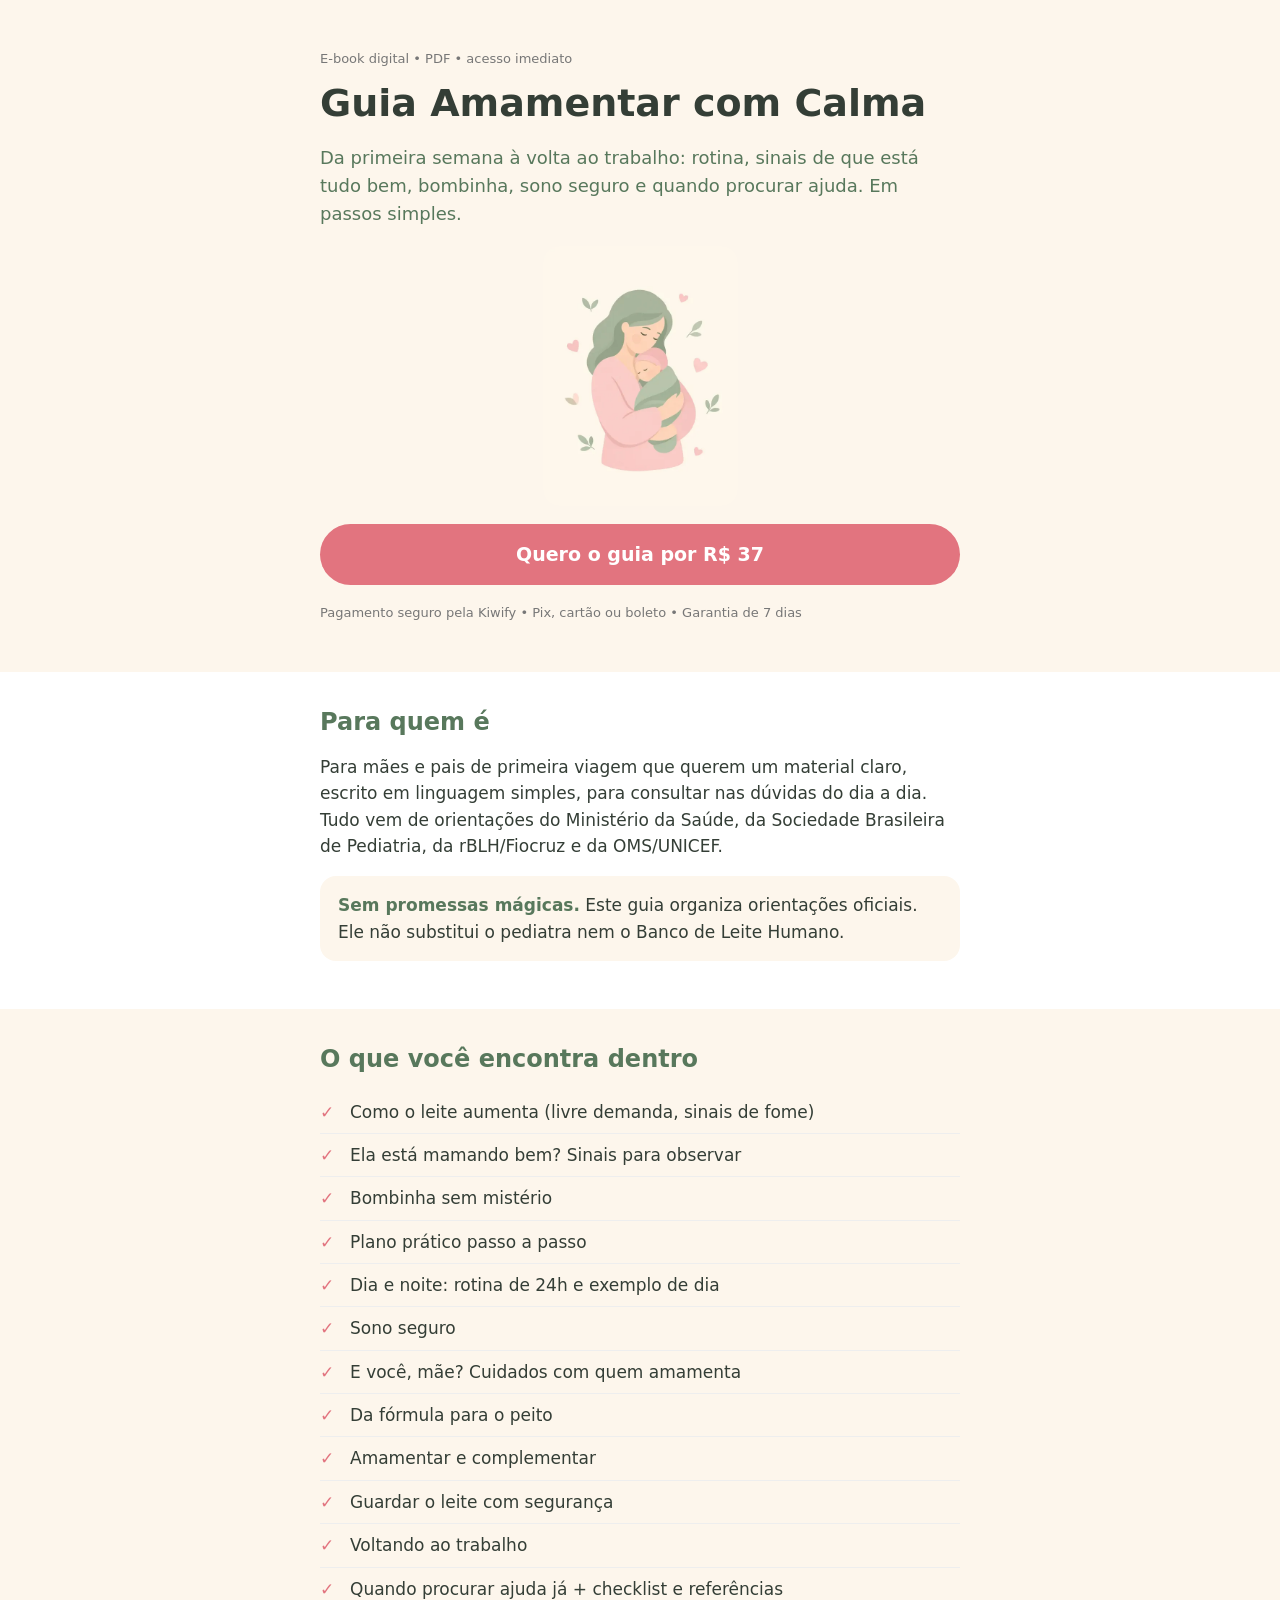
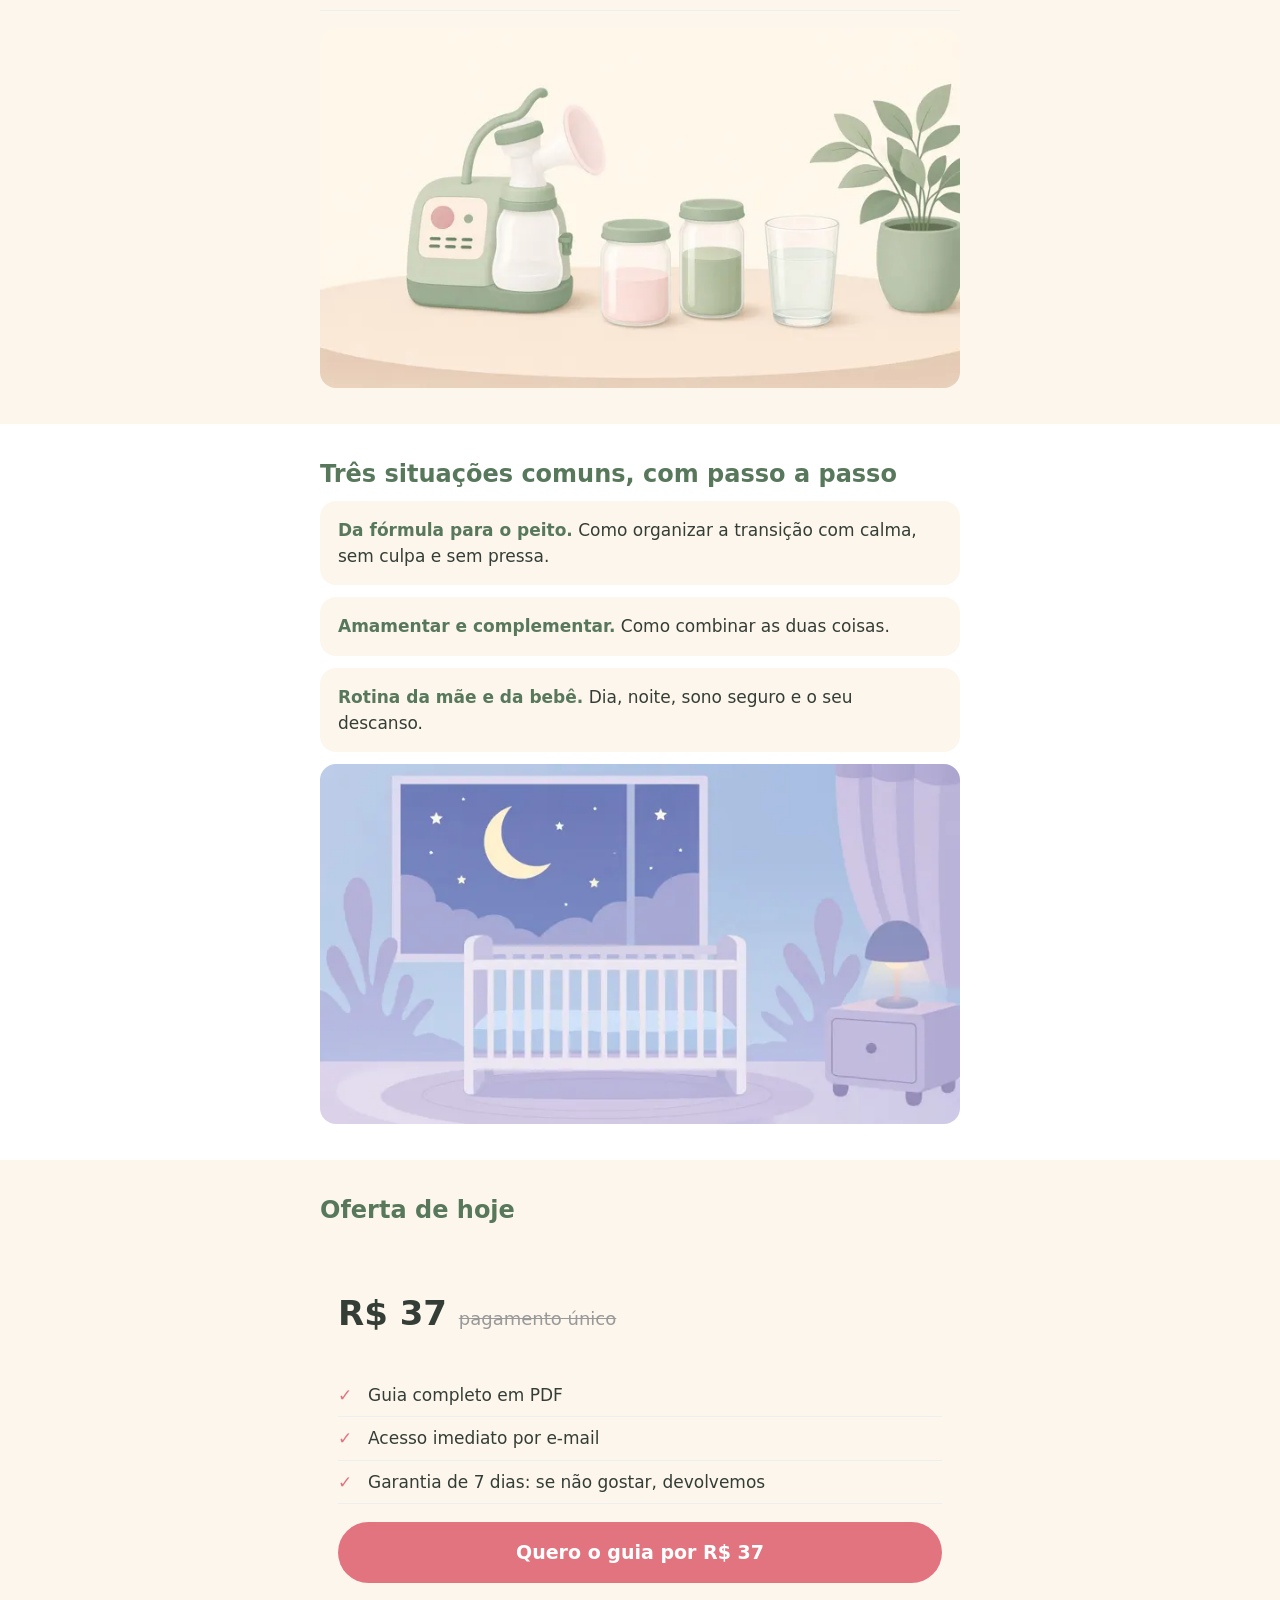
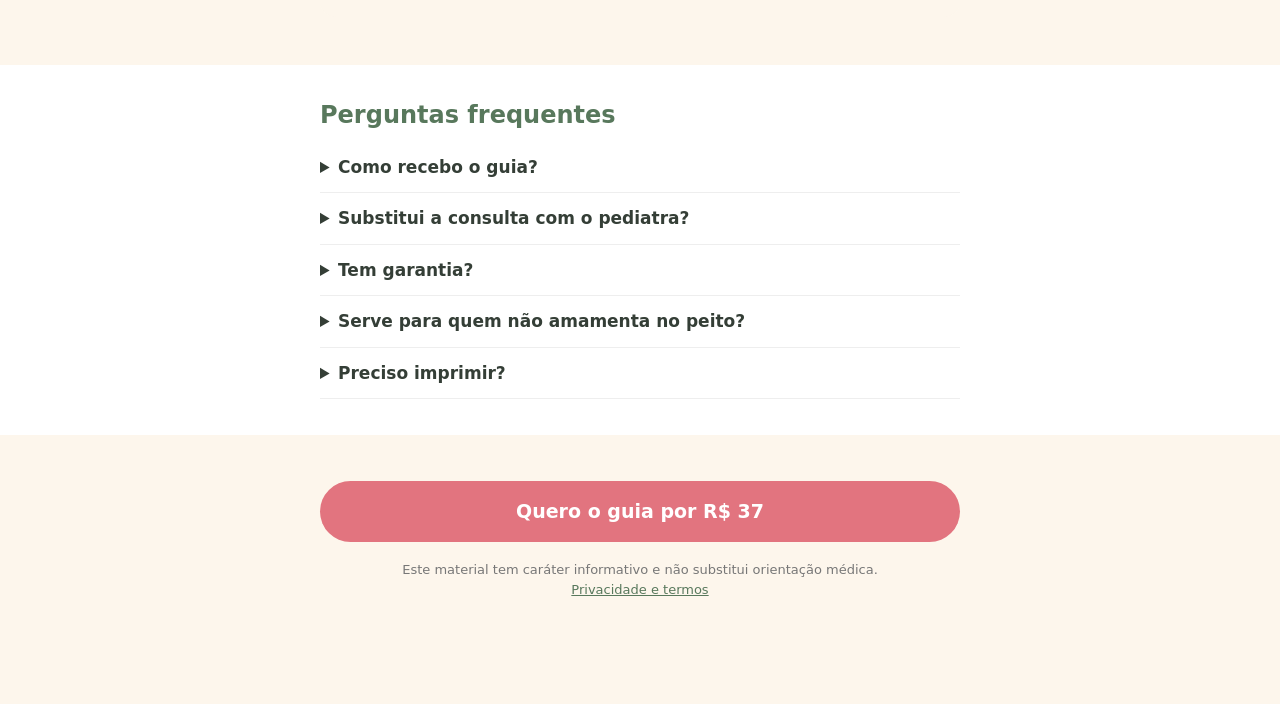
==== amamentacao/index.html @ 508018af "Pagina Guia Amamentar com Calma (rascunho) Co-Authored-By: Claude Sonnet 5.5 <noreply@anthropic.com>" ====
<!doctype html><html lang="pt-BR"><head><meta charset="utf-8"><meta name="viewport" content="width=device-width,initial-scale=1"><title>Guia Amamentar com Calma | e-book para mães de primeira viagem</title><meta name="description" content="Guia digital com orientações de fontes oficiais, da primeira semana à volta ao trabalho."><link rel="stylesheet" href="p.css?v=2"><link rel="preconnect" href="https://connect.facebook.net" crossorigin>
<script>!function(f,b,e,v,n,t,s){if(f.fbq)return;n=f.fbq=function(){n.callMethod?n.callMethod.apply(n,arguments):n.queue.push(arguments)};if(!f._fbq)f._fbq=n;n.push=n;n.loaded=!0;n.version="2.0";n.queue=[];t=b.createElement(e);t.async=!0;t.src=v;s=b.getElementsByTagName(e)[0];s.parentNode.insertBefore(t,s)}(window,document,"script","https://connect.facebook.net/en_US/fbevents.js");
fbq("init","1459096199531465");fbq("track","PageView");</script></head><body>
<section><div class="w"><p class="fine">E-book digital • PDF • acesso imediato</p><h1>Guia Amamentar com Calma</h1>
<p class="sub">Da primeira semana à volta ao trabalho: rotina, sinais de que está tudo bem, bombinha, sono seguro e quando procurar ajuda. Em passos simples.</p>
<img class="hero" src="img/hero.webp" width="540" height="720" alt="Mãe abraçando o bebê" fetchpriority="high">
<a class="btn cta" href="https://pay.kiwify.com.br/dpdy403">Quero o guia por R$ 37</a><p class="fine">Pagamento seguro pela Kiwify • Pix, cartão ou boleto • Garantia de 7 dias</p></div></section>
<section class="alt"><div class="w"><h2>Para quem é</h2><p>Para mães e pais de primeira viagem que querem um material claro, escrito em linguagem simples, para consultar nas dúvidas do dia a dia. Tudo vem de orientações do Ministério da Saúde, da Sociedade Brasileira de Pediatria, da rBLH/Fiocruz e da OMS/UNICEF.</p>
<div class="card"><b>Sem promessas mágicas.</b> Este guia organiza orientações oficiais. Ele não substitui o pediatra nem o Banco de Leite Humano.</div></div></section>
<section><div class="w"><h2>O que você encontra dentro</h2><ul class="c" id="ch"><li>Como o leite aumenta (livre demanda, sinais de fome)</li><li>Ela está mamando bem? Sinais para observar</li><li>Bombinha sem mistério</li><li>Plano prático passo a passo</li><li>Dia e noite: rotina de 24h e exemplo de dia</li><li>Sono seguro</li><li>E você, mãe? Cuidados com quem amamenta</li><li>Da fórmula para o peito</li><li>Amamentar e complementar</li><li>Guardar o leite com segurança</li><li>Voltando ao trabalho</li><li>Quando procurar ajuda já + checklist e referências</li></ul>
<img src="img/bomba.webp" width="720" height="405" loading="lazy" alt="Bombinha e frascos para guardar o leite"></div></section>
<section class="alt"><div class="w"><h2>Três situações comuns, com passo a passo</h2>
<div class="card"><b>Da fórmula para o peito.</b> Como organizar a transição com calma, sem culpa e sem pressa.</div>
<div class="card"><b>Amamentar e complementar.</b> Como combinar as duas coisas.</div>
<div class="card"><b>Rotina da mãe e da bebê.</b> Dia, noite, sono seguro e o seu descanso.</div>
<img src="img/noite.webp" width="720" height="405" loading="lazy" alt="Quarto do bebê à noite"></div></section>
<section><div class="w"><h2>Oferta de hoje</h2><div class="card"><p class="price">R$ 37 <s>pagamento único</s></p><ul class="c"><li>Guia completo em PDF</li><li>Acesso imediato por e-mail</li><li>Garantia de 7 dias: se não gostar, devolvemos</li></ul><a class="btn cta" href="https://pay.kiwify.com.br/dpdy403">Quero o guia por R$ 37</a></div></div></section>
<section class="alt"><div class="w"><h2>Perguntas frequentes</h2>
<details><summary>Como recebo o guia?</summary><p>Por e-mail, logo após a confirmação do pagamento (Pix é imediato).</p></details>
<details><summary>Substitui a consulta com o pediatra?</summary><p>Não. É um material de apoio. Em caso de dúvida, procure sempre o pediatra ou o Banco de Leite Humano.</p></details>
<details><summary>Tem garantia?</summary><p>Sim, 7 dias pela Kiwify. Basta pedir o reembolso.</p></details>
<details><summary>Serve para quem não amamenta no peito?</summary><p>O foco é a amamentação, mas há capítulos sobre complementar e sobre voltar ao peito depois da fórmula.</p></details>
<details><summary>Preciso imprimir?</summary><p>Não, lê no celular. Se quiser, pode imprimir o checklist.</p></details></div></section>
<footer><div class="w"><a class="btn cta" href="https://pay.kiwify.com.br/dpdy403">Quero o guia por R$ 37</a><p class="fine">Este material tem caráter informativo e não substitui orientação médica.<br><a href="privacidade.html">Privacidade e termos</a></p></div></footer>
<div id="stickybar" class="stickybar"><a class="btn cta" href="https://pay.kiwify.com.br/dpdy403">Quero o guia • R$ 37</a></div>
<script>
document.addEventListener("DOMContentLoaded",function(){
var q=new URLSearchParams(location.search),o=new URLSearchParams();q.forEach(function(v,k){if(k==="fbclid"||k==="src"||k==="sck"||k.indexOf("utm_")===0)o.set(k,v)});var qs=o.toString();
document.querySelectorAll("a.cta").forEach(function(a){if(qs)a.href+= "?"+qs;a.addEventListener("click",function(){if(window.fbq)fbq("track","InitiateCheckout")})});
if(window.fbq)fbq("track","ViewContent",{content_name:"Guia Amamentar com Calma"});
var bar=document.getElementById("stickybar"),top=document.querySelector("section .cta"),fin=document.querySelector("footer");
var a=false,b=false;function u(){bar.classList.toggle("on",a&&!b)}
if("IntersectionObserver" in window){new IntersectionObserver(function(e){a=!e[0].isIntersecting;u()}).observe(top);new IntersectionObserver(function(e){b=e[0].isIntersecting;u()}).observe(fin)}
var s50=0;addEventListener("scroll",function(){var d=document.documentElement,m=d.scrollHeight-innerHeight;if(!s50&&m>0&&scrollY/m>.5){s50=1;fbq&&fbq("trackCustom","Scroll50")}},{passive:true});
});</script></body></html>
---- amamentacao/p.css ----
:root{--g:#58785c;--p:#e2747f;--d:#343e36;--bg:#fdf6ec}
*{box-sizing:border-box}body{margin:0;font:17px/1.55 system-ui,-apple-system,Segoe UI,Roboto,sans-serif;color:var(--d);background:var(--bg)}
.w{max-width:680px;margin:0 auto;padding:0 20px}h1{font-size:30px;line-height:1.15;margin:.3em 0}h2{font-size:24px;line-height:1.2;margin:0 0 .5em;color:var(--g)}
section{padding:36px 0}.alt{background:#fff}img{max-width:100%;height:auto;border-radius:16px;display:block;margin:0 auto}
.btn{display:block;text-align:center;background:var(--p);color:#fff;font-weight:700;text-decoration:none;padding:16px 20px;border-radius:40px;font-size:19px;margin:18px 0}
.sub{color:var(--g);font-size:18px}ul.c{padding-left:0;list-style:none}ul.c li{padding:8px 0 8px 30px;position:relative;border-bottom:1px solid #eee}ul.c li:before{content:"✓";position:absolute;left:0;color:var(--p);font-weight:700}
.card{background:var(--bg);border-radius:16px;padding:16px 18px;margin:12px 0}.card b{color:var(--g)}.price{font-size:34px;font-weight:800;color:var(--d)}.price s{font-size:18px;color:#999;font-weight:400}
details{border-bottom:1px solid #eee;padding:12px 0}summary{font-weight:700;cursor:pointer}small,.fine{font-size:13px;color:#777}footer{padding:28px 0 90px;text-align:center}footer a{color:var(--g)}
.stickybar{position:fixed;left:0;right:0;bottom:0;padding:10px 16px;background:#fff;box-shadow:0 -2px 10px #0002;transform:translateY(110%);transition:.25s}.stickybar.on{transform:none}.stickybar .btn{margin:0;padding:13px}
@media(min-width:720px){.stickybar{display:none}h1{font-size:38px}}
.hero{max-height:260px;width:auto}
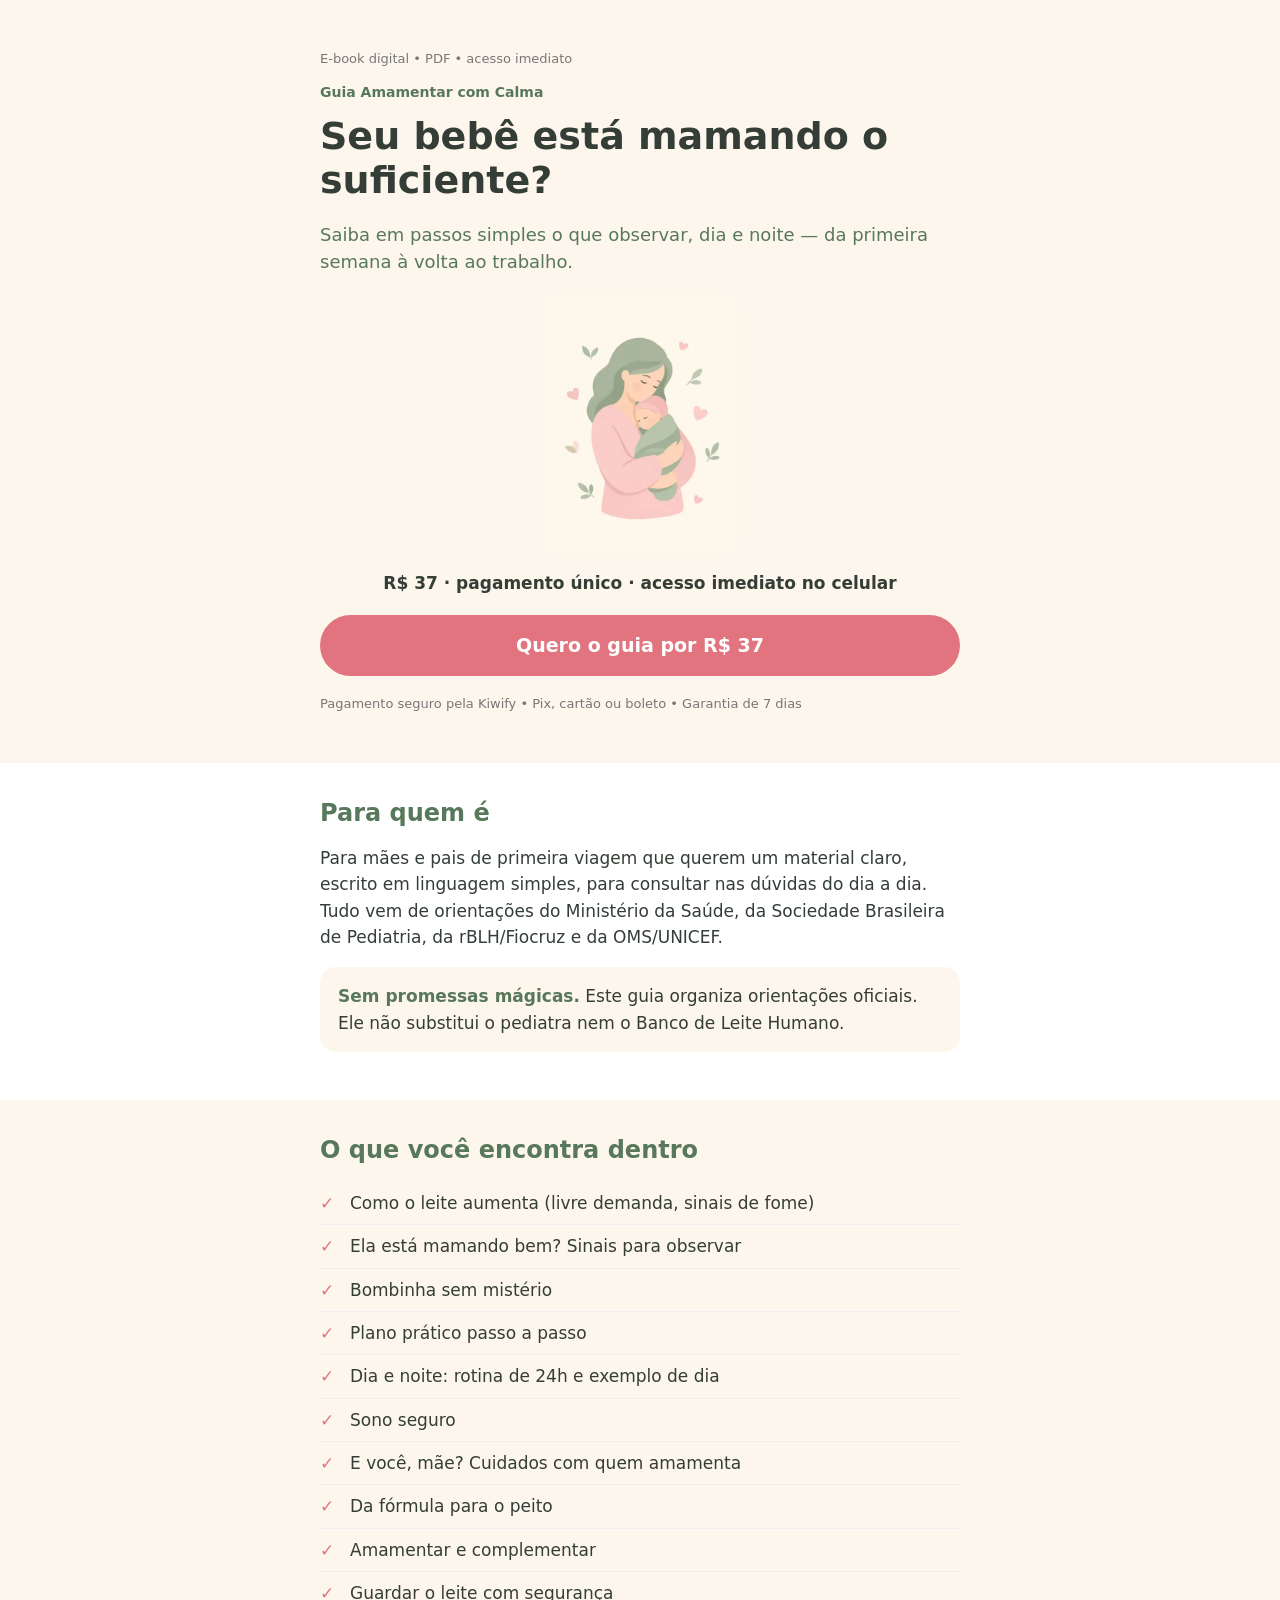
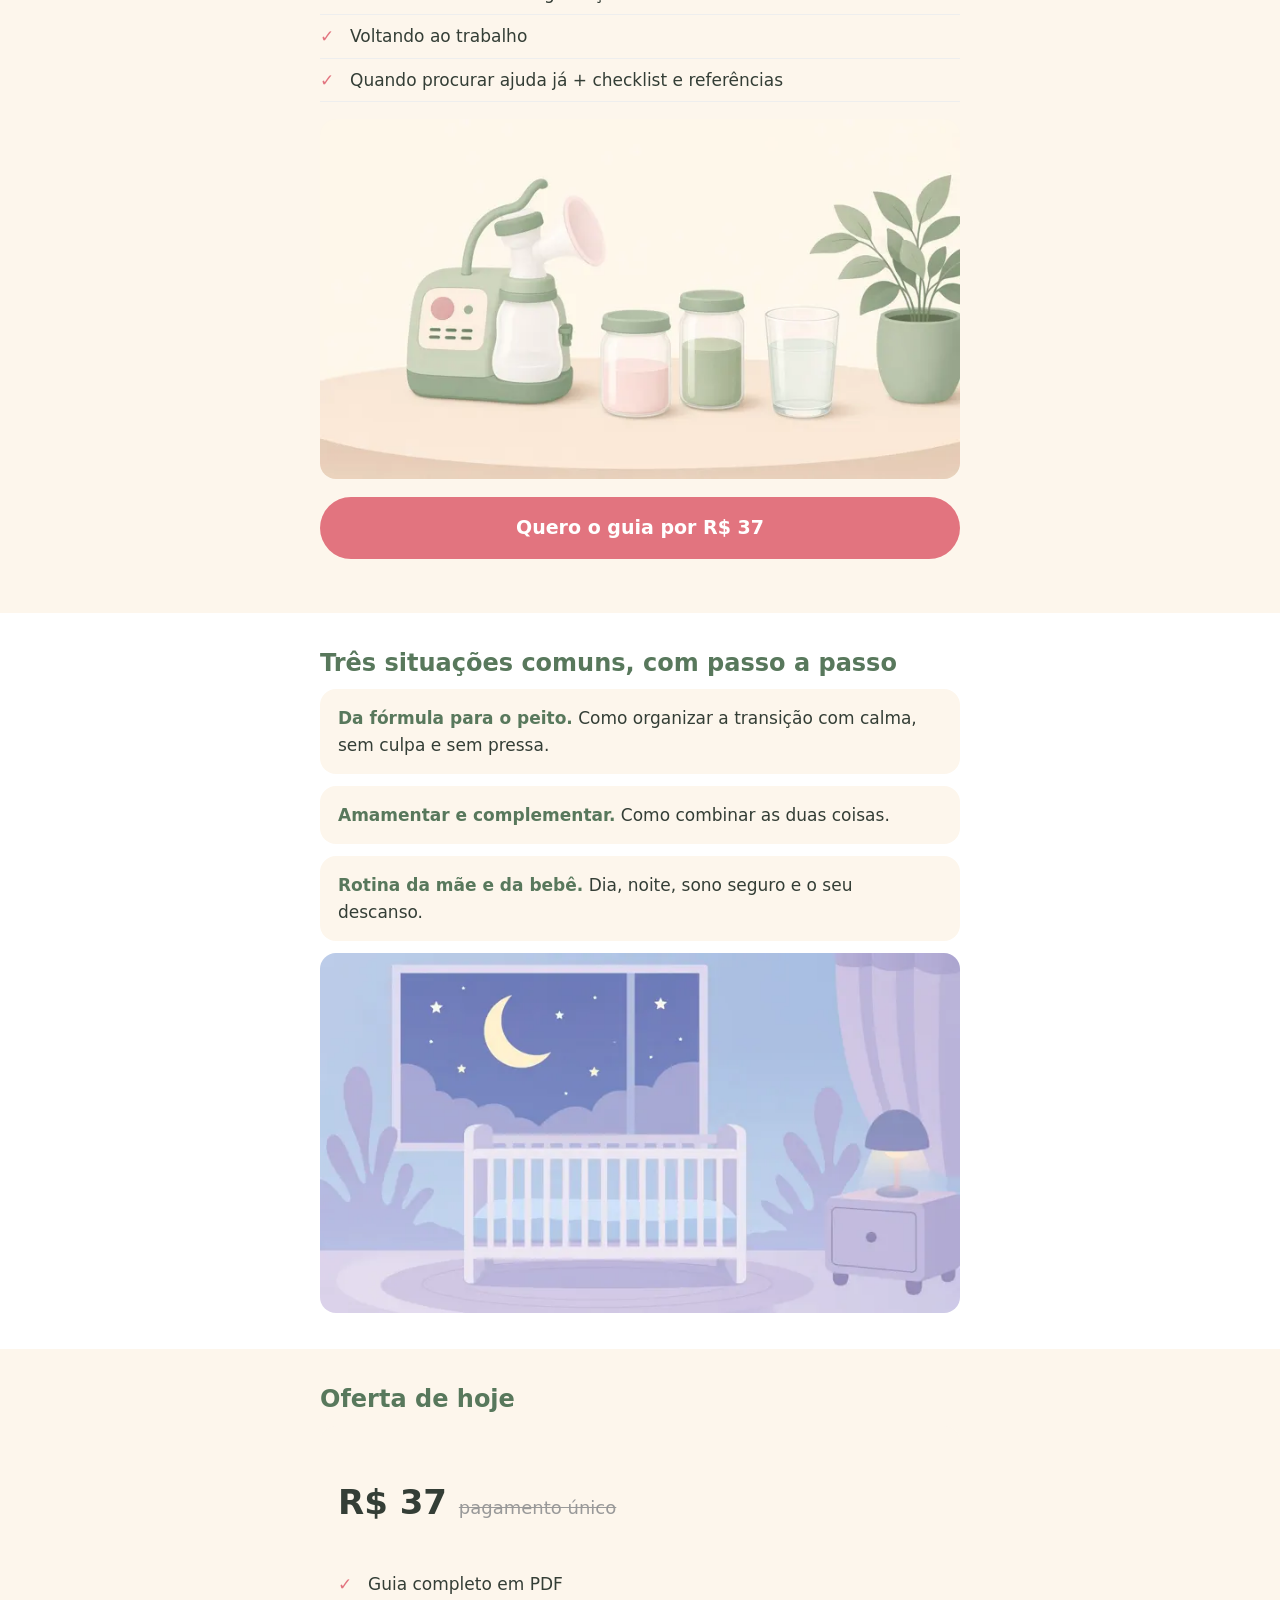
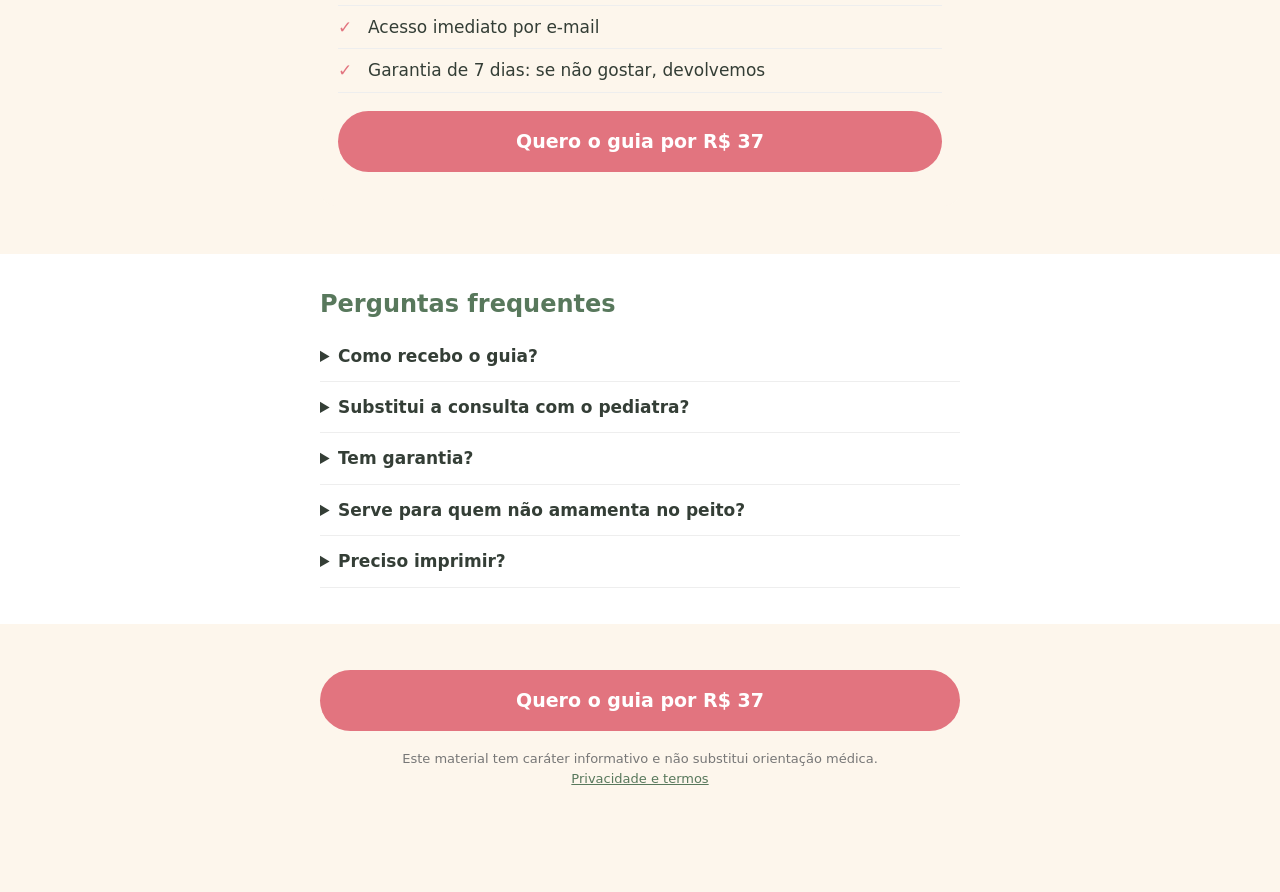
==== commit c4353724: "Prévia: título focado na dor e preço/botão no topo Altera o H1 da página do Guia Amamentar com Calma" ====
--- a/amamentacao/index.html
+++ b/amamentacao/index.html
@@ -1,28 +1,32 @@
-<!doctype html><html lang="pt-BR"><head><meta charset="utf-8"><meta name="viewport" content="width=device-width,initial-scale=1"><title>Guia Amamentar com Calma | e-book para mães de primeira viagem</title><meta name="description" content="Guia digital com orientações de fontes oficiais, da primeira semana à volta ao trabalho."><link rel="stylesheet" href="p.css?v=2"><link rel="preconnect" href="https://connect.facebook.net" crossorigin>
+<!doctype html><html lang="pt-BR"><head><meta charset="utf-8"><meta name="viewport" content="width=device-width,initial-scale=1"><title>Seu bebê está mamando o suficiente? | Guia Amamentar com Calma</title><meta name="description" content="Guia digital com orientações de fontes oficiais, da primeira semana à volta ao trabalho."><link rel="stylesheet" href="p.css?v=3"><link rel="preconnect" href="https://connect.facebook.net" crossorigin>
 <script>!function(f,b,e,v,n,t,s){if(f.fbq)return;n=f.fbq=function(){n.callMethod?n.callMethod.apply(n,arguments):n.queue.push(arguments)};if(!f._fbq)f._fbq=n;n.push=n;n.loaded=!0;n.version="2.0";n.queue=[];t=b.createElement(e);t.async=!0;t.src=v;s=b.getElementsByTagName(e)[0];s.parentNode.insertBefore(t,s)}(window,document,"script","https://connect.facebook.net/en_US/fbevents.js");
-fbq("init","1459096199531465");fbq("track","PageView");</script></head><body>
-<section><div class="w"><p class="fine">E-book digital • PDF • acesso imediato</p><h1>Guia Amamentar com Calma</h1>
-<p class="sub">Da primeira semana à volta ao trabalho: rotina, sinais de que está tudo bem, bombinha, sono seguro e quando procurar ajuda. Em passos simples.</p>
+fbq("init","947208724298849");fbq("track","PageView");</script></head><body>
+<section><div class="w"><p class="fine">E-book digital • PDF • acesso imediato</p>
+<p class="kicker">Guia Amamentar com Calma</p>
+<h1>Seu bebê está mamando o suficiente?</h1>
+<p class="sub">Saiba em passos simples o que observar, dia e noite — da primeira semana à volta ao trabalho.</p>
 <img class="hero" src="img/hero.webp" width="540" height="720" alt="Mãe abraçando o bebê" fetchpriority="high">
-<a class="btn cta" href="https://pay.kiwify.com.br/dpdy403">Quero o guia por R$ 37</a><p class="fine">Pagamento seguro pela Kiwify • Pix, cartão ou boleto • Garantia de 7 dias</p></div></section>
+<p class="hero-offer">R$ 37 · pagamento único · acesso imediato no celular</p>
+<a class="btn cta" href="https://pay.kiwify.com.br/HDotDiB">Quero o guia por R$ 37</a><p class="fine">Pagamento seguro pela Kiwify • Pix, cartão ou boleto • Garantia de 7 dias</p></div></section>
 <section class="alt"><div class="w"><h2>Para quem é</h2><p>Para mães e pais de primeira viagem que querem um material claro, escrito em linguagem simples, para consultar nas dúvidas do dia a dia. Tudo vem de orientações do Ministério da Saúde, da Sociedade Brasileira de Pediatria, da rBLH/Fiocruz e da OMS/UNICEF.</p>
 <div class="card"><b>Sem promessas mágicas.</b> Este guia organiza orientações oficiais. Ele não substitui o pediatra nem o Banco de Leite Humano.</div></div></section>
 <section><div class="w"><h2>O que você encontra dentro</h2><ul class="c" id="ch"><li>Como o leite aumenta (livre demanda, sinais de fome)</li><li>Ela está mamando bem? Sinais para observar</li><li>Bombinha sem mistério</li><li>Plano prático passo a passo</li><li>Dia e noite: rotina de 24h e exemplo de dia</li><li>Sono seguro</li><li>E você, mãe? Cuidados com quem amamenta</li><li>Da fórmula para o peito</li><li>Amamentar e complementar</li><li>Guardar o leite com segurança</li><li>Voltando ao trabalho</li><li>Quando procurar ajuda já + checklist e referências</li></ul>
-<img src="img/bomba.webp" width="720" height="405" loading="lazy" alt="Bombinha e frascos para guardar o leite"></div></section>
+<img src="img/bomba.webp" width="720" height="405" loading="lazy" alt="Bombinha e frascos para guardar o leite">
+<a class="btn cta" href="https://pay.kiwify.com.br/HDotDiB">Quero o guia por R$ 37</a></div></section>
 <section class="alt"><div class="w"><h2>Três situações comuns, com passo a passo</h2>
 <div class="card"><b>Da fórmula para o peito.</b> Como organizar a transição com calma, sem culpa e sem pressa.</div>
 <div class="card"><b>Amamentar e complementar.</b> Como combinar as duas coisas.</div>
 <div class="card"><b>Rotina da mãe e da bebê.</b> Dia, noite, sono seguro e o seu descanso.</div>
 <img src="img/noite.webp" width="720" height="405" loading="lazy" alt="Quarto do bebê à noite"></div></section>
-<section><div class="w"><h2>Oferta de hoje</h2><div class="card"><p class="price">R$ 37 <s>pagamento único</s></p><ul class="c"><li>Guia completo em PDF</li><li>Acesso imediato por e-mail</li><li>Garantia de 7 dias: se não gostar, devolvemos</li></ul><a class="btn cta" href="https://pay.kiwify.com.br/dpdy403">Quero o guia por R$ 37</a></div></div></section>
+<section><div class="w"><h2>Oferta de hoje</h2><div class="card"><p class="price">R$ 37 <s>pagamento único</s></p><ul class="c"><li>Guia completo em PDF</li><li>Acesso imediato por e-mail</li><li>Garantia de 7 dias: se não gostar, devolvemos</li></ul><a class="btn cta" href="https://pay.kiwify.com.br/HDotDiB">Quero o guia por R$ 37</a></div></div></section>
 <section class="alt"><div class="w"><h2>Perguntas frequentes</h2>
 <details><summary>Como recebo o guia?</summary><p>Por e-mail, logo após a confirmação do pagamento (Pix é imediato).</p></details>
 <details><summary>Substitui a consulta com o pediatra?</summary><p>Não. É um material de apoio. Em caso de dúvida, procure sempre o pediatra ou o Banco de Leite Humano.</p></details>
 <details><summary>Tem garantia?</summary><p>Sim, 7 dias pela Kiwify. Basta pedir o reembolso.</p></details>
 <details><summary>Serve para quem não amamenta no peito?</summary><p>O foco é a amamentação, mas há capítulos sobre complementar e sobre voltar ao peito depois da fórmula.</p></details>
 <details><summary>Preciso imprimir?</summary><p>Não, lê no celular. Se quiser, pode imprimir o checklist.</p></details></div></section>
-<footer><div class="w"><a class="btn cta" href="https://pay.kiwify.com.br/dpdy403">Quero o guia por R$ 37</a><p class="fine">Este material tem caráter informativo e não substitui orientação médica.<br><a href="privacidade.html">Privacidade e termos</a></p></div></footer>
-<div id="stickybar" class="stickybar"><a class="btn cta" href="https://pay.kiwify.com.br/dpdy403">Quero o guia • R$ 37</a></div>
+<footer><div class="w"><a class="btn cta" href="https://pay.kiwify.com.br/HDotDiB">Quero o guia por R$ 37</a><p class="fine">Este material tem caráter informativo e não substitui orientação médica.<br><a href="privacidade.html">Privacidade e termos</a></p></div></footer>
+<div id="stickybar" class="stickybar"><a class="btn cta" href="https://pay.kiwify.com.br/HDotDiB">Quero o guia • R$ 37</a></div>
 <script>
 document.addEventListener("DOMContentLoaded",function(){
 var q=new URLSearchParams(location.search),o=new URLSearchParams();q.forEach(function(v,k){if(k==="fbclid"||k==="src"||k==="sck"||k.indexOf("utm_")===0)o.set(k,v)});var qs=o.toString();
--- a/amamentacao/p.css
+++ b/amamentacao/p.css
@@ -9,3 +9,5 @@
 .stickybar{position:fixed;left:0;right:0;bottom:0;padding:10px 16px;background:#fff;box-shadow:0 -2px 10px #0002;transform:translateY(110%);transition:.25s}.stickybar.on{transform:none}.stickybar .btn{margin:0;padding:13px}
 @media(min-width:720px){.stickybar{display:none}h1{font-size:38px}}
 .hero{max-height:260px;width:auto}
+.kicker{font-size:14px;font-weight:700;color:var(--g);margin:.35em 0 0}
+.hero-offer{font-size:17px;font-weight:700;text-align:center;margin:16px 0 0}
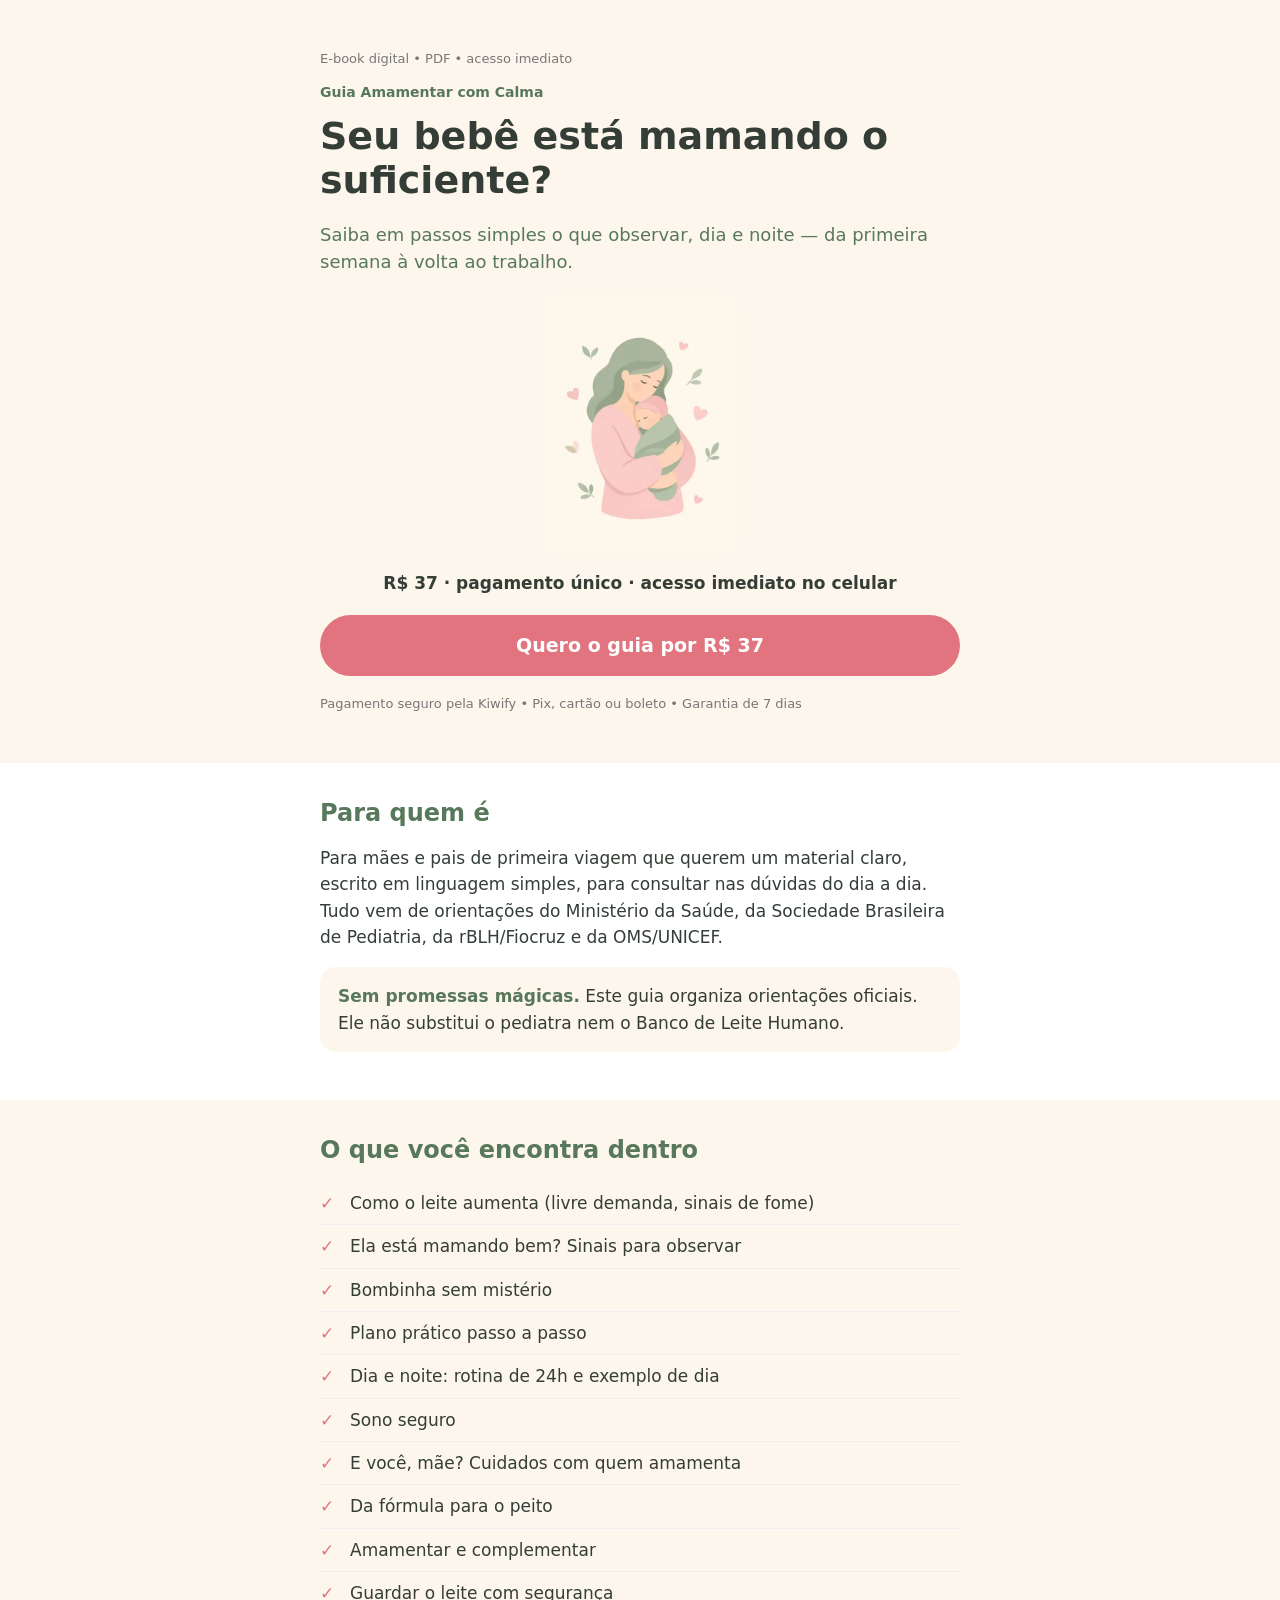
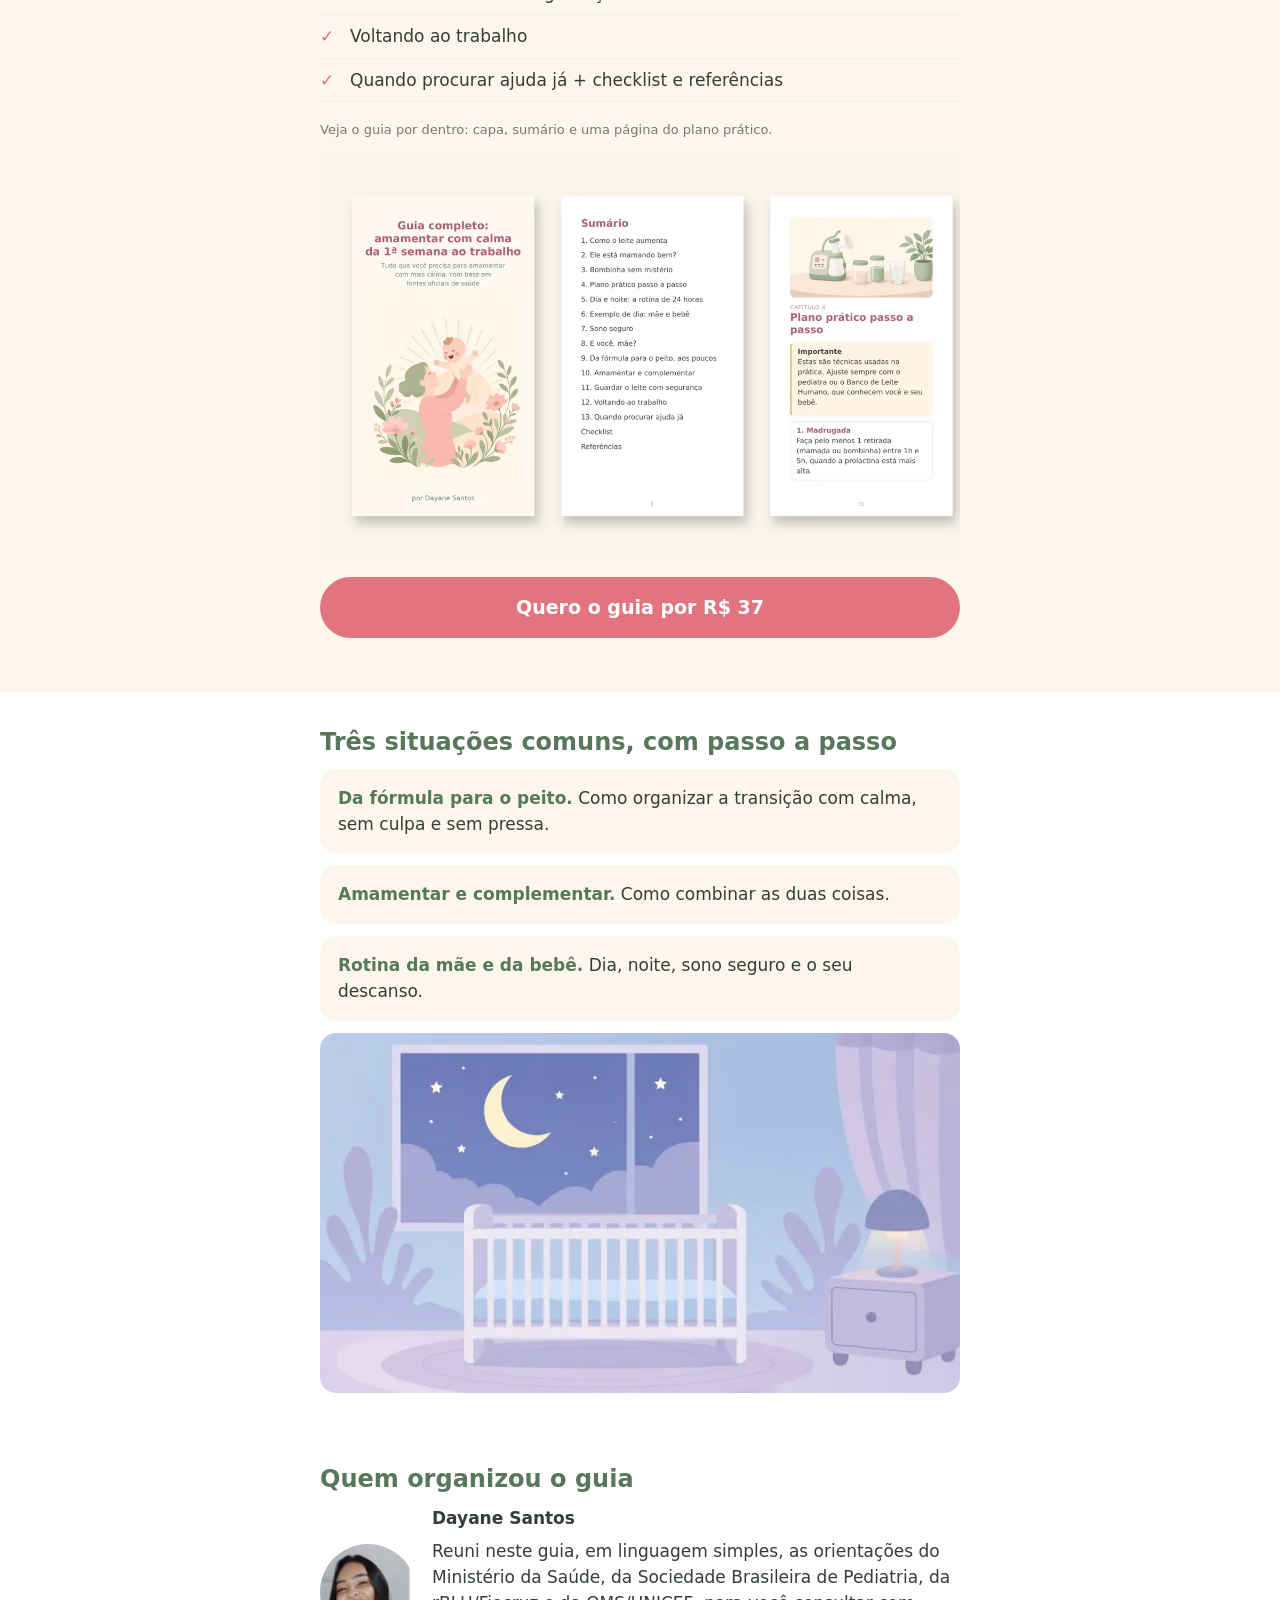
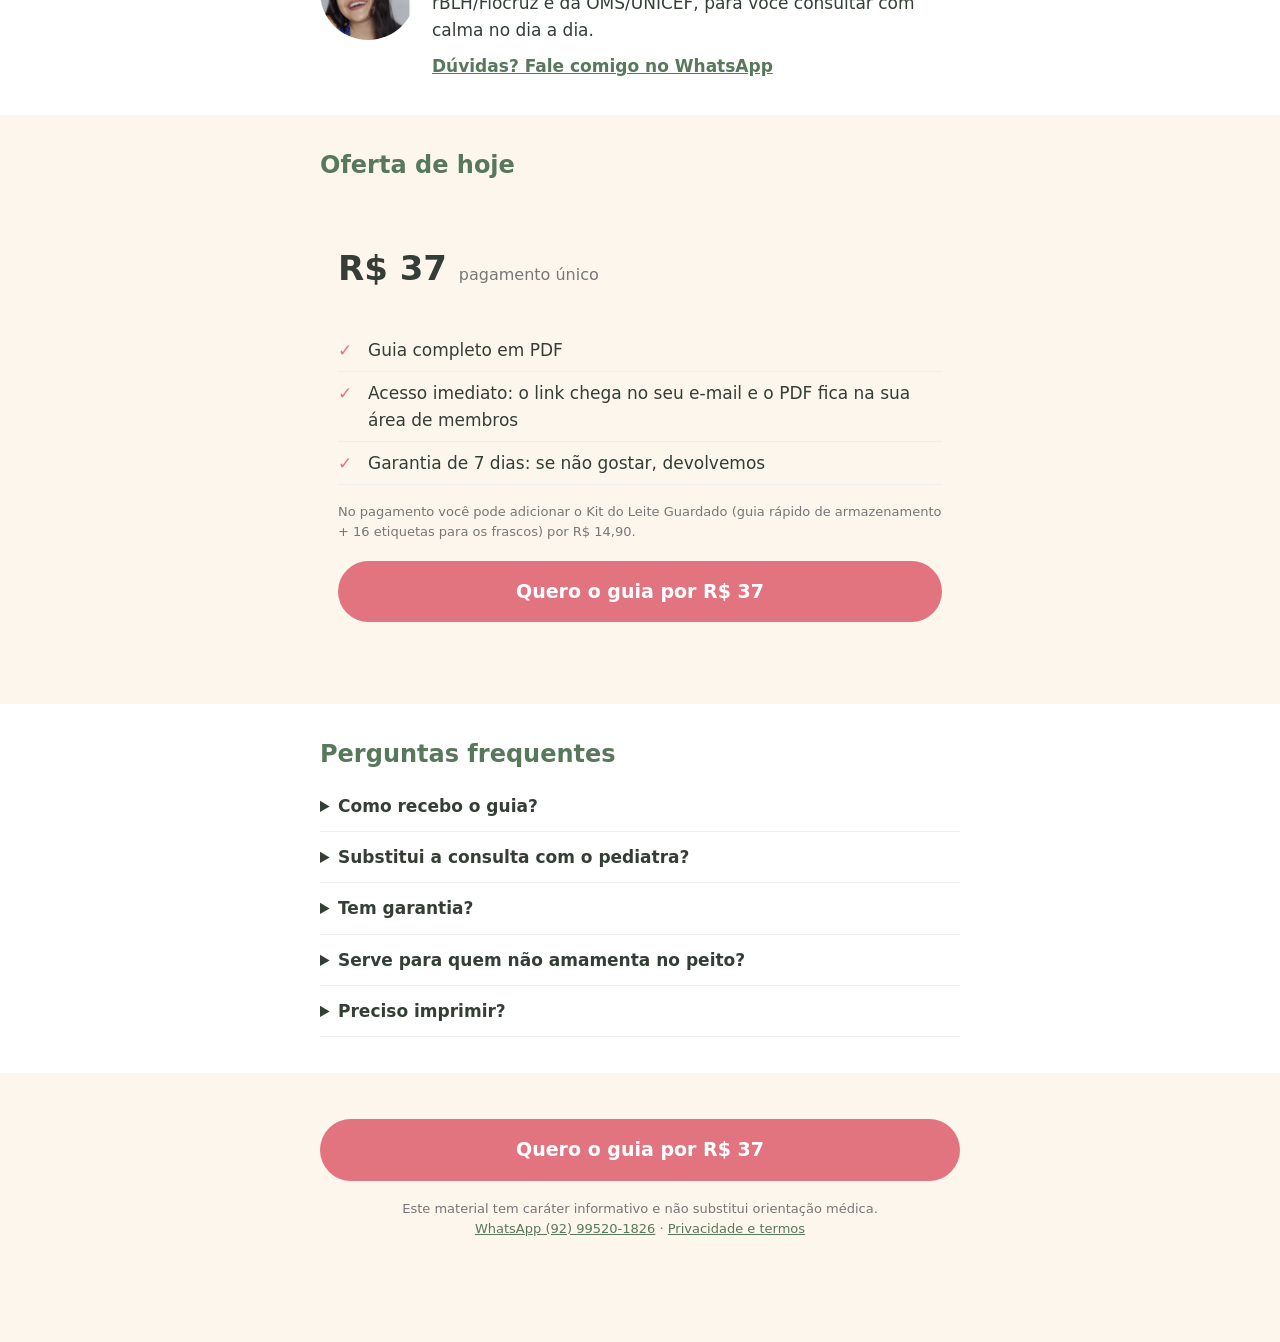
==== commit 886de8aa: "Guia: autora, guia por dentro, contato WhatsApp, entrega pela área de membros, Kit no preço, sem pre" ====
--- a/amamentacao/index.html
+++ b/amamentacao/index.html
@@ -11,21 +11,22 @@
 <section class="alt"><div class="w"><h2>Para quem é</h2><p>Para mães e pais de primeira viagem que querem um material claro, escrito em linguagem simples, para consultar nas dúvidas do dia a dia. Tudo vem de orientações do Ministério da Saúde, da Sociedade Brasileira de Pediatria, da rBLH/Fiocruz e da OMS/UNICEF.</p>
 <div class="card"><b>Sem promessas mágicas.</b> Este guia organiza orientações oficiais. Ele não substitui o pediatra nem o Banco de Leite Humano.</div></div></section>
 <section><div class="w"><h2>O que você encontra dentro</h2><ul class="c" id="ch"><li>Como o leite aumenta (livre demanda, sinais de fome)</li><li>Ela está mamando bem? Sinais para observar</li><li>Bombinha sem mistério</li><li>Plano prático passo a passo</li><li>Dia e noite: rotina de 24h e exemplo de dia</li><li>Sono seguro</li><li>E você, mãe? Cuidados com quem amamenta</li><li>Da fórmula para o peito</li><li>Amamentar e complementar</li><li>Guardar o leite com segurança</li><li>Voltando ao trabalho</li><li>Quando procurar ajuda já + checklist e referências</li></ul>
-<img src="img/bomba.webp" width="720" height="405" loading="lazy" alt="Bombinha e frascos para guardar o leite">
+<p class="fine" style="margin-top:18px">Veja o guia por dentro: capa, sumário e uma página do plano prático.</p><img src="img/dentro.webp" width="1200" height="760" loading="lazy" alt="Capa, sumário e uma página do Guia Amamentar com Calma">
 <a class="btn cta" href="https://pay.kiwify.com.br/HDotDiB">Quero o guia por R$ 37</a></div></section>
 <section class="alt"><div class="w"><h2>Três situações comuns, com passo a passo</h2>
 <div class="card"><b>Da fórmula para o peito.</b> Como organizar a transição com calma, sem culpa e sem pressa.</div>
 <div class="card"><b>Amamentar e complementar.</b> Como combinar as duas coisas.</div>
 <div class="card"><b>Rotina da mãe e da bebê.</b> Dia, noite, sono seguro e o seu descanso.</div>
 <img src="img/noite.webp" width="720" height="405" loading="lazy" alt="Quarto do bebê à noite"></div></section>
-<section><div class="w"><h2>Oferta de hoje</h2><div class="card"><p class="price">R$ 37 <s>pagamento único</s></p><ul class="c"><li>Guia completo em PDF</li><li>Acesso imediato por e-mail</li><li>Garantia de 7 dias: se não gostar, devolvemos</li></ul><a class="btn cta" href="https://pay.kiwify.com.br/HDotDiB">Quero o guia por R$ 37</a></div></div></section>
+<section class="alt"><div class="w"><h2>Quem organizou o guia</h2><div class="author"><img src="img/autora.webp" width="400" height="400" loading="lazy" alt="Dayane Santos"><div><b>Dayane Santos</b><p>Reuni neste guia, em linguagem simples, as orientações do Ministério da Saúde, da Sociedade Brasileira de Pediatria, da rBLH/Fiocruz e da OMS/UNICEF, para você consultar com calma no dia a dia.</p><a class="wa" href="https://wa.me/5592995201826?text=Oi%2C%20tenho%20uma%20d%C3%BAvida%20sobre%20o%20Guia%20Amamentar%20com%20Calma" target="_blank" rel="noopener">Dúvidas? Fale comigo no WhatsApp</a></div></div></div></section>
+<section><div class="w"><h2>Oferta de hoje</h2><div class="card"><p class="price">R$ 37 <span class="once">pagamento único</span></p><ul class="c"><li>Guia completo em PDF</li><li>Acesso imediato: o link chega no seu e-mail e o PDF fica na sua área de membros</li><li>Garantia de 7 dias: se não gostar, devolvemos</li></ul><p class="fine">No pagamento você pode adicionar o Kit do Leite Guardado (guia rápido de armazenamento + 16 etiquetas para os frascos) por R$ 14,90.</p><a class="btn cta" href="https://pay.kiwify.com.br/HDotDiB">Quero o guia por R$ 37</a></div></div></section>
 <section class="alt"><div class="w"><h2>Perguntas frequentes</h2>
-<details><summary>Como recebo o guia?</summary><p>Por e-mail, logo após a confirmação do pagamento (Pix é imediato).</p></details>
+<details><summary>Como recebo o guia?</summary><p>Logo após o pagamento (Pix é imediato) chega no seu e-mail o link da área de membros. Lá você baixa o PDF e lê no celular.</p></details>
 <details><summary>Substitui a consulta com o pediatra?</summary><p>Não. É um material de apoio. Em caso de dúvida, procure sempre o pediatra ou o Banco de Leite Humano.</p></details>
 <details><summary>Tem garantia?</summary><p>Sim, 7 dias pela Kiwify. Basta pedir o reembolso.</p></details>
 <details><summary>Serve para quem não amamenta no peito?</summary><p>O foco é a amamentação, mas há capítulos sobre complementar e sobre voltar ao peito depois da fórmula.</p></details>
 <details><summary>Preciso imprimir?</summary><p>Não, lê no celular. Se quiser, pode imprimir o checklist.</p></details></div></section>
-<footer><div class="w"><a class="btn cta" href="https://pay.kiwify.com.br/HDotDiB">Quero o guia por R$ 37</a><p class="fine">Este material tem caráter informativo e não substitui orientação médica.<br><a href="privacidade.html">Privacidade e termos</a></p></div></footer>
+<footer><div class="w"><a class="btn cta" href="https://pay.kiwify.com.br/HDotDiB">Quero o guia por R$ 37</a><p class="fine">Este material tem caráter informativo e não substitui orientação médica.<br><a href="https://wa.me/5592995201826?text=Oi%2C%20tenho%20uma%20d%C3%BAvida%20sobre%20o%20Guia%20Amamentar%20com%20Calma" target="_blank" rel="noopener">WhatsApp (92) 99520-1826</a> · <a href="privacidade.html">Privacidade e termos</a></p></div></footer>
 <div id="stickybar" class="stickybar"><a class="btn cta" href="https://pay.kiwify.com.br/HDotDiB">Quero o guia • R$ 37</a></div>
 <script>
 document.addEventListener("DOMContentLoaded",function(){
--- a/amamentacao/p.css
+++ b/amamentacao/p.css
@@ -11,3 +11,5 @@
 .hero{max-height:260px;width:auto}
 .kicker{font-size:14px;font-weight:700;color:var(--g);margin:.35em 0 0}
 .hero-offer{font-size:17px;font-weight:700;text-align:center;margin:16px 0 0}
+
+.price .once{font-size:16px;color:#777;font-weight:400}.author{display:flex;gap:16px;align-items:center}.author img{width:96px;height:96px;border-radius:50%;object-fit:cover;flex:none}.author p{margin:6px 0 10px}.author .wa{color:var(--g);font-weight:700}
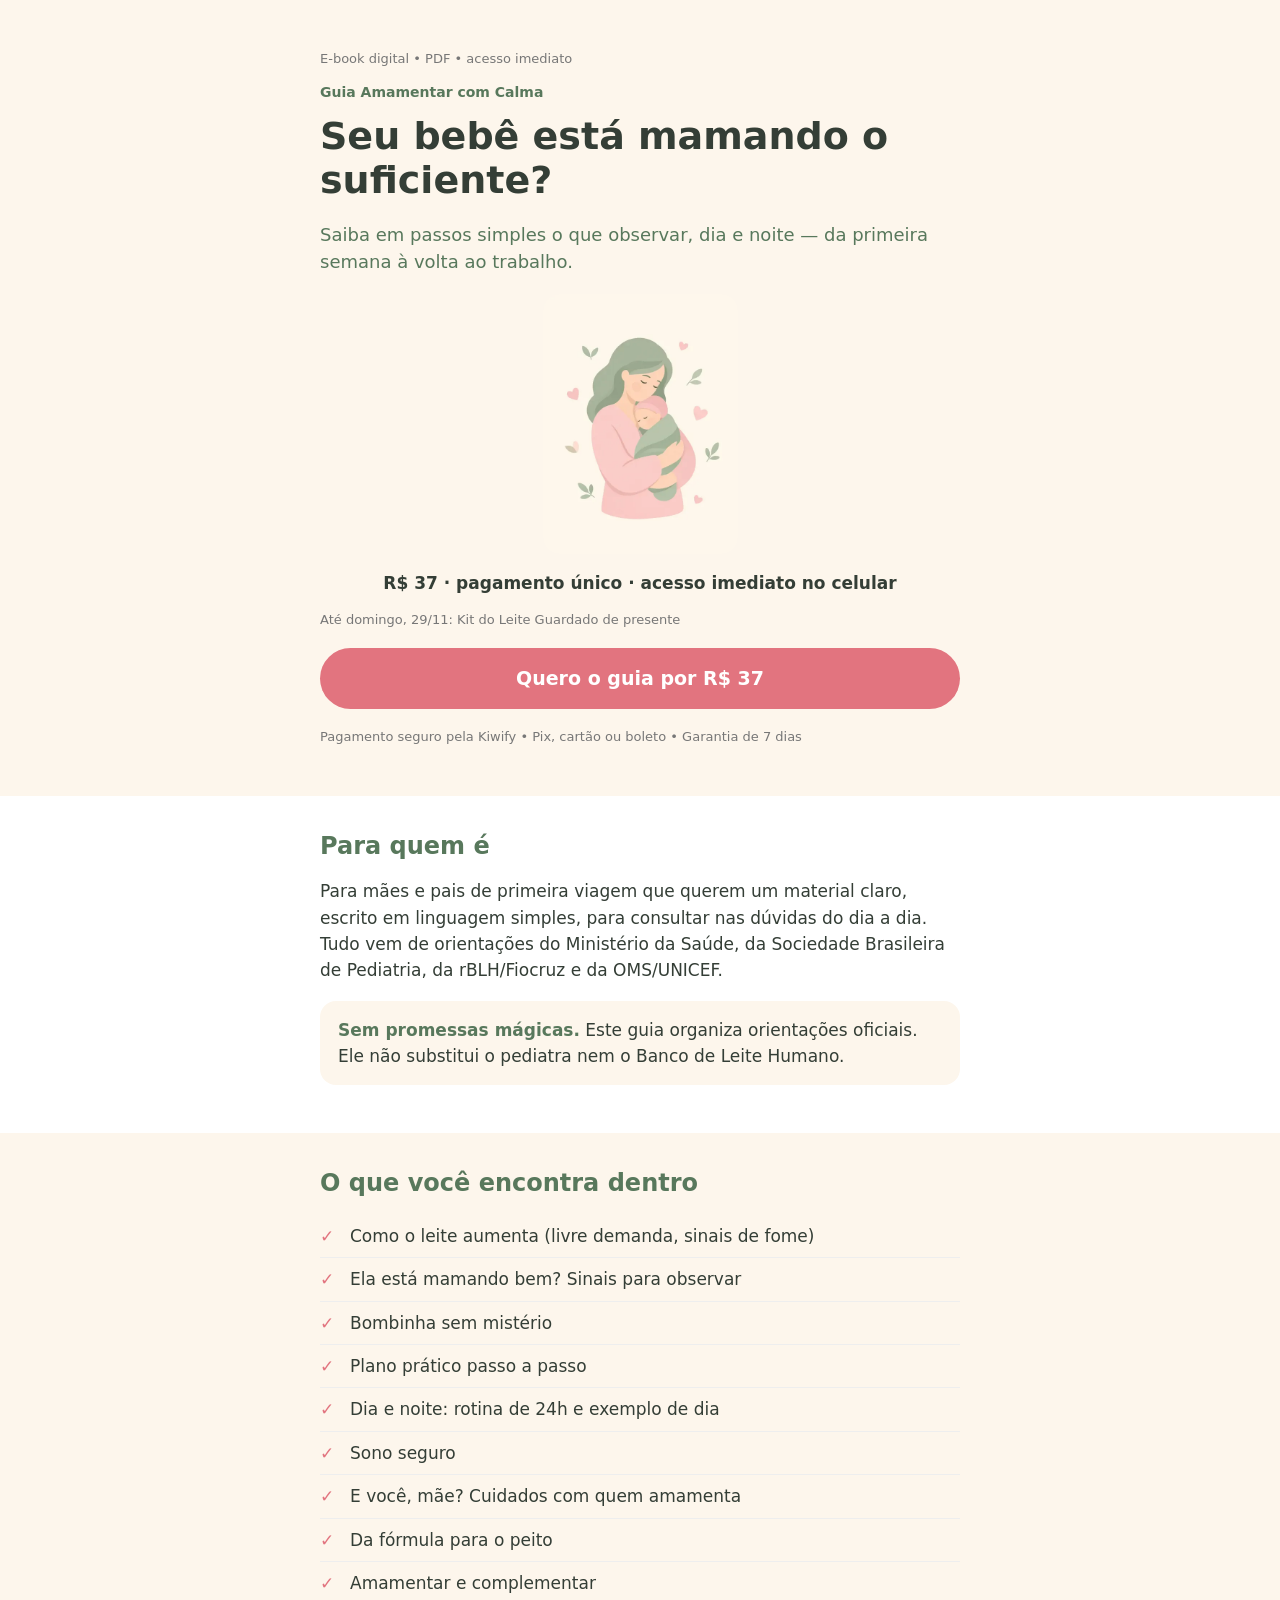
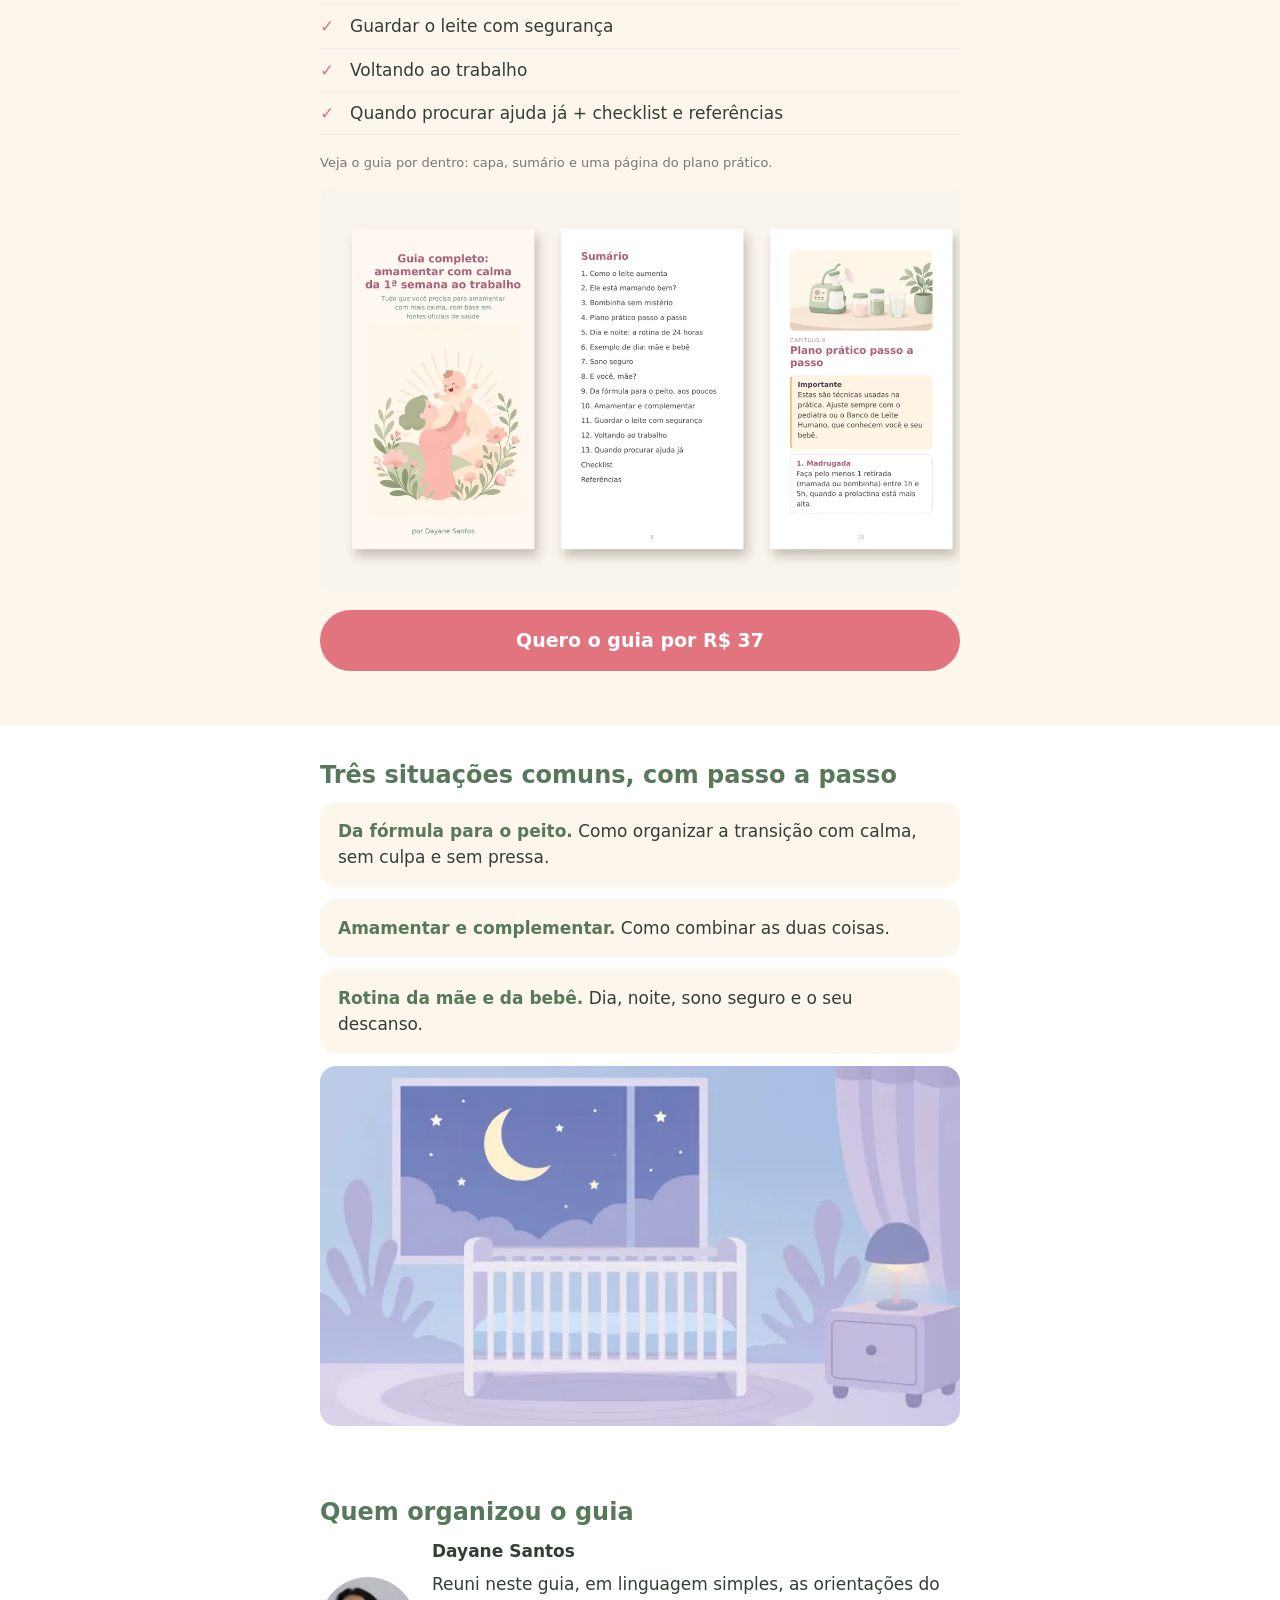
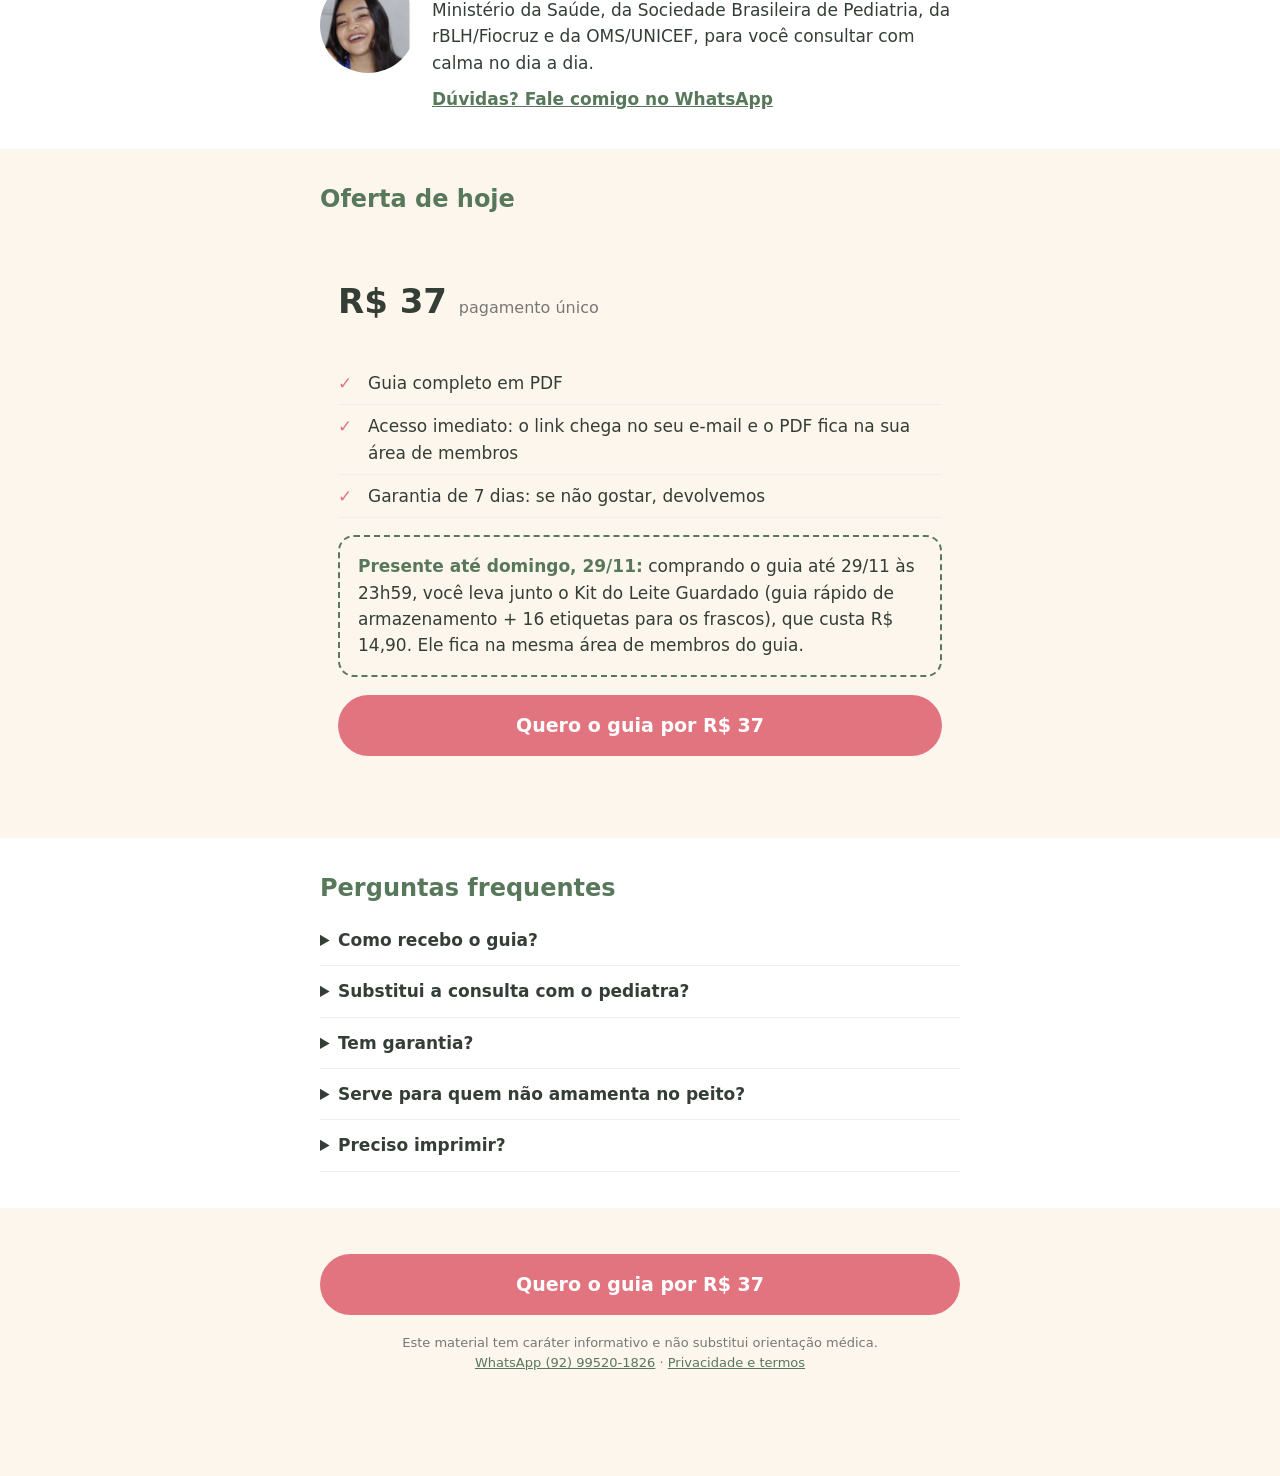
==== commit c4ea3af8: "Guia: Kit do Leite Guardado de presente até 29/11 Co-Authored-By: Claude Opus 5.5 <noreply@anthropic" ====
--- a/amamentacao/index.html
+++ b/amamentacao/index.html
@@ -6,7 +6,7 @@
 <h1>Seu bebê está mamando o suficiente?</h1>
 <p class="sub">Saiba em passos simples o que observar, dia e noite — da primeira semana à volta ao trabalho.</p>
 <img class="hero" src="img/hero.webp" width="540" height="720" alt="Mãe abraçando o bebê" fetchpriority="high">
-<p class="hero-offer">R$ 37 · pagamento único · acesso imediato no celular</p>
+<p class="hero-offer">R$ 37 · pagamento único · acesso imediato no celular</p><p class="fine">Até domingo, 29/11: Kit do Leite Guardado de presente</p>
 <a class="btn cta" href="https://pay.kiwify.com.br/HDotDiB">Quero o guia por R$ 37</a><p class="fine">Pagamento seguro pela Kiwify • Pix, cartão ou boleto • Garantia de 7 dias</p></div></section>
 <section class="alt"><div class="w"><h2>Para quem é</h2><p>Para mães e pais de primeira viagem que querem um material claro, escrito em linguagem simples, para consultar nas dúvidas do dia a dia. Tudo vem de orientações do Ministério da Saúde, da Sociedade Brasileira de Pediatria, da rBLH/Fiocruz e da OMS/UNICEF.</p>
 <div class="card"><b>Sem promessas mágicas.</b> Este guia organiza orientações oficiais. Ele não substitui o pediatra nem o Banco de Leite Humano.</div></div></section>
@@ -19,7 +19,7 @@
 <div class="card"><b>Rotina da mãe e da bebê.</b> Dia, noite, sono seguro e o seu descanso.</div>
 <img src="img/noite.webp" width="720" height="405" loading="lazy" alt="Quarto do bebê à noite"></div></section>
 <section class="alt"><div class="w"><h2>Quem organizou o guia</h2><div class="author"><img src="img/autora.webp" width="400" height="400" loading="lazy" alt="Dayane Santos"><div><b>Dayane Santos</b><p>Reuni neste guia, em linguagem simples, as orientações do Ministério da Saúde, da Sociedade Brasileira de Pediatria, da rBLH/Fiocruz e da OMS/UNICEF, para você consultar com calma no dia a dia.</p><a class="wa" href="https://wa.me/5592995201826?text=Oi%2C%20tenho%20uma%20d%C3%BAvida%20sobre%20o%20Guia%20Amamentar%20com%20Calma" target="_blank" rel="noopener">Dúvidas? Fale comigo no WhatsApp</a></div></div></div></section>
-<section><div class="w"><h2>Oferta de hoje</h2><div class="card"><p class="price">R$ 37 <span class="once">pagamento único</span></p><ul class="c"><li>Guia completo em PDF</li><li>Acesso imediato: o link chega no seu e-mail e o PDF fica na sua área de membros</li><li>Garantia de 7 dias: se não gostar, devolvemos</li></ul><p class="fine">No pagamento você pode adicionar o Kit do Leite Guardado (guia rápido de armazenamento + 16 etiquetas para os frascos) por R$ 14,90.</p><a class="btn cta" href="https://pay.kiwify.com.br/HDotDiB">Quero o guia por R$ 37</a></div></div></section>
+<section><div class="w"><h2>Oferta de hoje</h2><div class="card"><p class="price">R$ 37 <span class="once">pagamento único</span></p><ul class="c"><li>Guia completo em PDF</li><li>Acesso imediato: o link chega no seu e-mail e o PDF fica na sua área de membros</li><li>Garantia de 7 dias: se não gostar, devolvemos</li></ul><div class="card gift"><b>Presente até domingo, 29/11:</b> comprando o guia até 29/11 às 23h59, você leva junto o Kit do Leite Guardado (guia rápido de armazenamento + 16 etiquetas para os frascos), que custa R$ 14,90. Ele fica na mesma área de membros do guia.</div><a class="btn cta" href="https://pay.kiwify.com.br/HDotDiB">Quero o guia por R$ 37</a></div></div></section>
 <section class="alt"><div class="w"><h2>Perguntas frequentes</h2>
 <details><summary>Como recebo o guia?</summary><p>Logo após o pagamento (Pix é imediato) chega no seu e-mail o link da área de membros. Lá você baixa o PDF e lê no celular.</p></details>
 <details><summary>Substitui a consulta com o pediatra?</summary><p>Não. É um material de apoio. Em caso de dúvida, procure sempre o pediatra ou o Banco de Leite Humano.</p></details>
--- a/amamentacao/p.css
+++ b/amamentacao/p.css
@@ -13,3 +13,4 @@
 .hero-offer{font-size:17px;font-weight:700;text-align:center;margin:16px 0 0}
 
 .price .once{font-size:16px;color:#777;font-weight:400}.author{display:flex;gap:16px;align-items:center}.author img{width:96px;height:96px;border-radius:50%;object-fit:cover;flex:none}.author p{margin:6px 0 10px}.author .wa{color:var(--g);font-weight:700}
+.gift{border:2px dashed var(--g)}
